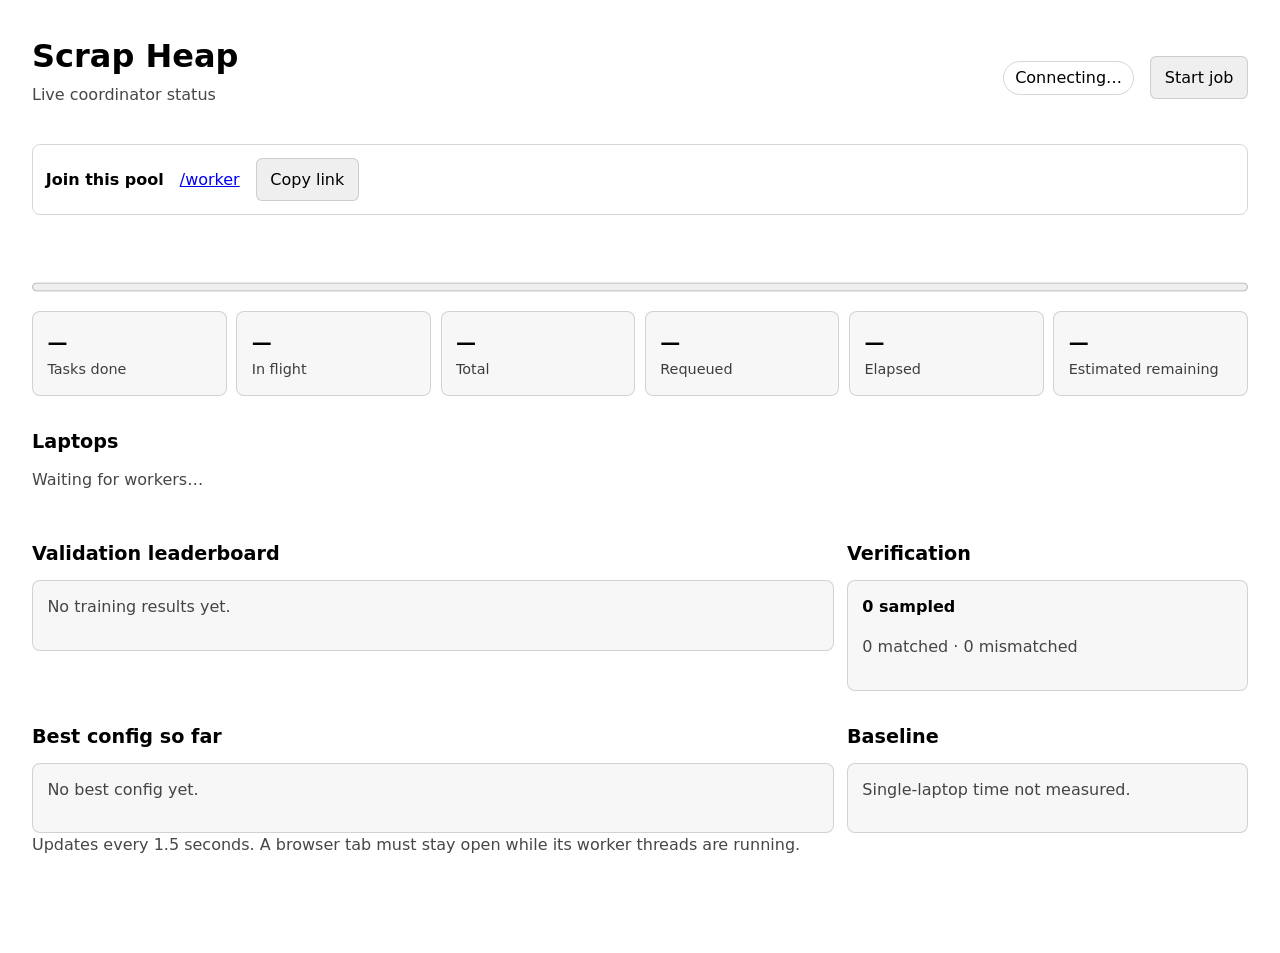
==== web/dashboard/index.html @ d2664608 "Complete coordinator and import MNIST trainer" ====
<!doctype html>
<html lang="en">
<head>
  <meta charset="utf-8">
  <meta name="viewport" content="width=device-width, initial-scale=1">
  <title>Scrap Heap dashboard</title>
  <style>
    :root { color-scheme: light dark; font: 16px/1.5 system-ui, sans-serif; --line: #8885; --panel: #8881; }
    body { max-width: 76rem; margin: 2rem auto; padding: 0 1rem 3rem; }
    header, .section-heading, .join-row { display: flex; align-items: center; justify-content: space-between; gap: 1rem; }
    h1, h2, h3, p { margin-top: 0; }
    h1 { margin-bottom: .2rem; }
    h2 { margin: 2rem 0 .7rem; font-size: 1.2rem; }
    .muted { opacity: .72; }
    button, a.button { padding: .55rem .85rem; border: 1px solid var(--line); border-radius: .4rem; font: inherit; text-decoration: none; cursor: pointer; }
    button:disabled { cursor: default; opacity: .6; }
    .pill { border: 1px solid var(--line); border-radius: 999px; padding: .25rem .7rem; white-space: nowrap; }
    .pill.running { border-color: #d98b18; }
    .pill.done { border-color: #368d51; }
    .join-row { justify-content: flex-start; flex-wrap: wrap; margin: 1.3rem 0; padding: .8rem; border: 1px solid var(--line); border-radius: .5rem; }
    .join-row code { overflow-wrap: anywhere; }
    progress { width: 100%; height: 1.15rem; }
    .metrics { display: grid; grid-template-columns: repeat(6, minmax(7rem, 1fr)); gap: .6rem; margin-top: .7rem; }
    .metric, .panel, .worker { padding: .9rem; border: 1px solid var(--line); border-radius: .5rem; background: var(--panel); }
    .metric strong { display: block; font-size: 1.25rem; }
    .metric span { opacity: .75; font-size: .9rem; }
    .two-col { display: grid; grid-template-columns: 2fr 1fr; gap: .8rem; }
    #workers { display: grid; grid-template-columns: repeat(auto-fit, minmax(15rem, 1fr)); gap: .7rem; }
    .worker h3 { margin-bottom: .2rem; }
    .worker p { margin-bottom: .3rem; }
    .worker.lost { border-color: #c44; }
    .worker.active, .worker.rejoined { border-color: #398f54; }
    ul { padding-left: 1.3rem; }
    #error { color: #d55; min-height: 1.5em; }
    @media (max-width: 58rem) { .metrics { grid-template-columns: repeat(3, 1fr); } .two-col { grid-template-columns: 1fr; } }
    @media (max-width: 35rem) { header { align-items: flex-start; flex-direction: column; } .metrics { grid-template-columns: repeat(2, 1fr); } }
  </style>
</head>
<body>
  <header>
    <div>
      <h1>Scrap Heap</h1>
      <p class="muted">Live coordinator status</p>
    </div>
    <div class="section-heading">
      <span id="job-state" class="pill">Connecting…</span>
      <button id="start-job" type="button">Start job</button>
    </div>
  </header>

  <div class="join-row">
    <strong>Join this pool</strong>
    <a id="worker-link" href="/worker">/worker</a>
    <button id="copy-link" type="button">Copy link</button>
  </div>

  <p id="error" role="status" aria-live="polite"></p>
  <progress id="progress" max="1" value="0" aria-label="Job progress"></progress>
  <div class="metrics" aria-label="Job progress metrics">
    <div class="metric"><strong id="done">—</strong><span>Tasks done</span></div>
    <div class="metric"><strong id="in-flight">—</strong><span>In flight</span></div>
    <div class="metric"><strong id="total">—</strong><span>Total</span></div>
    <div class="metric"><strong id="requeued">—</strong><span>Requeued</span></div>
    <div class="metric"><strong id="elapsed">—</strong><span>Elapsed</span></div>
    <div class="metric"><strong id="eta">—</strong><span>Estimated remaining</span></div>
  </div>

  <h2>Laptops</h2>
  <div id="workers" aria-live="polite"><p class="muted">Waiting for workers…</p></div>

  <div class="two-col">
    <section>
      <h2>Validation leaderboard</h2>
      <div class="panel"><p id="leaderboard" class="muted">No training results yet.</p></div>
    </section>
    <section>
      <h2>Verification</h2>
      <div class="panel">
        <p><strong id="verify-summary">0 sampled</strong></p>
        <p id="verify-detail" class="muted">0 matched · 0 mismatched</p>
      </div>
    </section>
  </div>

  <div class="two-col">
    <section>
      <h2>Best config so far</h2>
      <div class="panel"><p id="best-config" class="muted">No best config yet.</p></div>
    </section>
    <section>
      <h2>Baseline</h2>
      <div class="panel"><p id="baseline" class="muted">Single-laptop time not measured.</p></div>
    </section>
  </div>
  <p class="muted">Updates every 1.5 seconds. A browser tab must stay open while its worker threads are running.</p>
  <script src="/dashboard/dashboard.js" defer></script>
</body>
</html>
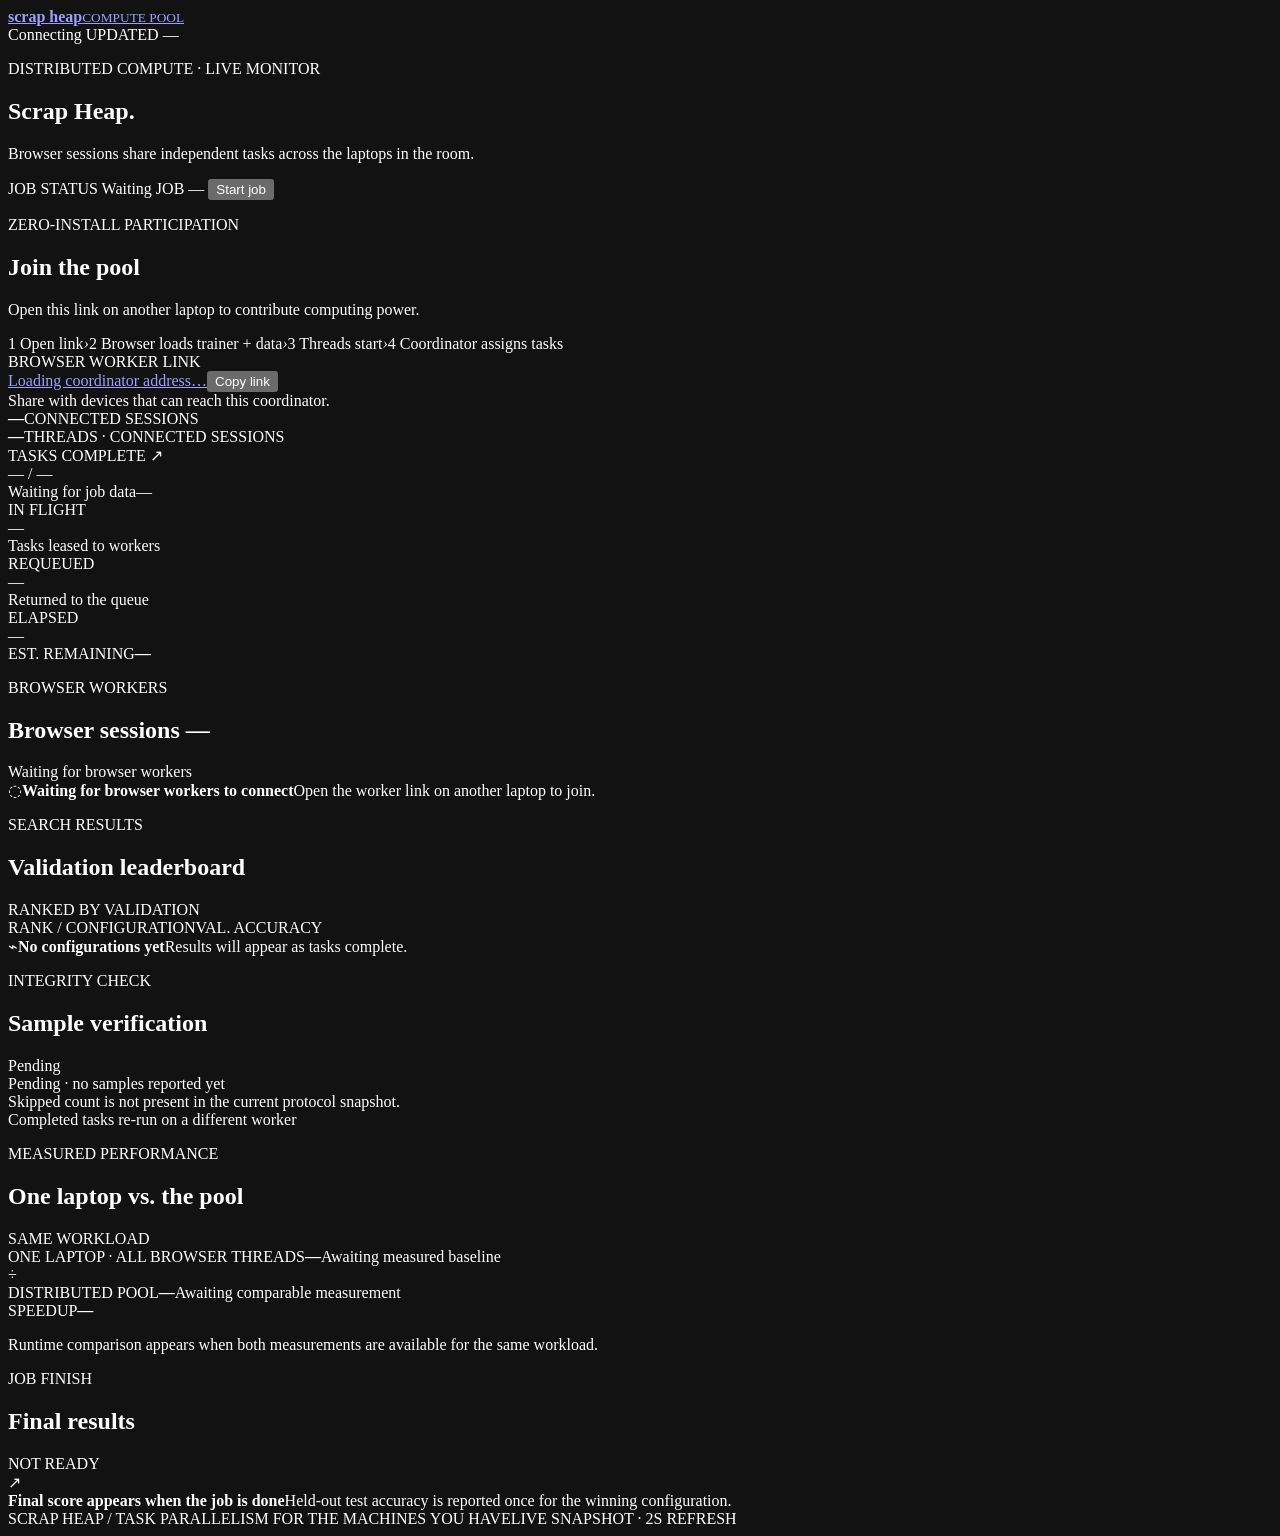
==== commit 31ee6d70: "Complete browser worker and dashboard frontend" ====
--- a/web/dashboard/index.html
+++ b/web/dashboard/index.html
@@ -3,96 +3,102 @@
 <head>
   <meta charset="utf-8">
   <meta name="viewport" content="width=device-width, initial-scale=1">
-  <title>Scrap Heap dashboard</title>
-  <style>
-    :root { color-scheme: light dark; font: 16px/1.5 system-ui, sans-serif; --line: #8885; --panel: #8881; }
-    body { max-width: 76rem; margin: 2rem auto; padding: 0 1rem 3rem; }
-    header, .section-heading, .join-row { display: flex; align-items: center; justify-content: space-between; gap: 1rem; }
-    h1, h2, h3, p { margin-top: 0; }
-    h1 { margin-bottom: .2rem; }
-    h2 { margin: 2rem 0 .7rem; font-size: 1.2rem; }
-    .muted { opacity: .72; }
-    button, a.button { padding: .55rem .85rem; border: 1px solid var(--line); border-radius: .4rem; font: inherit; text-decoration: none; cursor: pointer; }
-    button:disabled { cursor: default; opacity: .6; }
-    .pill { border: 1px solid var(--line); border-radius: 999px; padding: .25rem .7rem; white-space: nowrap; }
-    .pill.running { border-color: #d98b18; }
-    .pill.done { border-color: #368d51; }
-    .join-row { justify-content: flex-start; flex-wrap: wrap; margin: 1.3rem 0; padding: .8rem; border: 1px solid var(--line); border-radius: .5rem; }
-    .join-row code { overflow-wrap: anywhere; }
-    progress { width: 100%; height: 1.15rem; }
-    .metrics { display: grid; grid-template-columns: repeat(6, minmax(7rem, 1fr)); gap: .6rem; margin-top: .7rem; }
-    .metric, .panel, .worker { padding: .9rem; border: 1px solid var(--line); border-radius: .5rem; background: var(--panel); }
-    .metric strong { display: block; font-size: 1.25rem; }
-    .metric span { opacity: .75; font-size: .9rem; }
-    .two-col { display: grid; grid-template-columns: 2fr 1fr; gap: .8rem; }
-    #workers { display: grid; grid-template-columns: repeat(auto-fit, minmax(15rem, 1fr)); gap: .7rem; }
-    .worker h3 { margin-bottom: .2rem; }
-    .worker p { margin-bottom: .3rem; }
-    .worker.lost { border-color: #c44; }
-    .worker.active, .worker.rejoined { border-color: #398f54; }
-    ul { padding-left: 1.3rem; }
-    #error { color: #d55; min-height: 1.5em; }
-    @media (max-width: 58rem) { .metrics { grid-template-columns: repeat(3, 1fr); } .two-col { grid-template-columns: 1fr; } }
-    @media (max-width: 35rem) { header { align-items: flex-start; flex-direction: column; } .metrics { grid-template-columns: repeat(2, 1fr); } }
-  </style>
+  <meta name="color-scheme" content="dark">
+  <title>Scrap Heap — Compute Pool</title>
+  <link rel="stylesheet" href="/dashboard/styles.css">
+  <script src="/dashboard/dashboard.js" defer></script>
 </head>
 <body>
-  <header>
-    <div>
-      <h1>Scrap Heap</h1>
-      <p class="muted">Live coordinator status</p>
-    </div>
-    <div class="section-heading">
-      <span id="job-state" class="pill">Connecting…</span>
-      <button id="start-job" type="button">Start job</button>
-    </div>
-  </header>
+  <div class="app-shell">
+    <header class="topbar">
+      <a class="brand" href="/" aria-label="Scrap Heap dashboard">
+        <span class="brand-mark" aria-hidden="true"><i></i><i></i><i></i><i></i></span>
+        <span><strong>scrap heap</strong><small>COMPUTE POOL</small></span>
+      </a>
+      <div class="topbar-right">
+        <span id="mode-badge" class="mode-badge" hidden>DEMO MODE</span>
+        <button id="replay-demo" class="demo-button" type="button" hidden>Replay demo</button>
+        <span id="connection" class="connection" data-state="connecting"><span class="connection-dot"></span><span id="connection-text">Connecting</span></span>
+        <span class="updated">UPDATED <time id="last-updated">—</time></span>
+      </div>
+    </header>
 
-  <div class="join-row">
-    <strong>Join this pool</strong>
-    <a id="worker-link" href="/worker">/worker</a>
-    <button id="copy-link" type="button">Copy link</button>
+    <main>
+      <section class="hero">
+        <div>
+          <p class="eyebrow">DISTRIBUTED COMPUTE · LIVE MONITOR</p>
+          <h1>Scrap Heap<span class="title-period">.</span></h1>
+          <p class="hero-copy">Browser sessions share independent tasks across the laptops in the room.</p>
+        </div>
+        <div class="job-state-wrap">
+          <span class="state-caption">JOB STATUS</span>
+          <span id="job-state" class="state-pill" data-state="waiting"><span class="state-dot"></span><span>Waiting</span></span>
+          <span id="job-id" class="job-id">JOB —</span>
+          <button id="start-job" type="button">Start job</button>
+        </div>
+      </section>
+
+      <div id="api-alert" class="api-alert" role="status" hidden><span class="alert-icon">!</span><span id="api-alert-text">Coordinator unavailable. Retrying…</span></div>
+      <div id="event-toast" class="event-toast" role="status" aria-live="polite" hidden></div>
+
+      <section class="join-panel" aria-labelledby="join-title">
+        <div class="join-copy">
+          <p class="eyebrow">ZERO-INSTALL PARTICIPATION</p>
+          <h2 id="join-title">Join the pool</h2>
+          <p>Open this link on another laptop to contribute computing power.</p>
+          <div class="join-workflow" aria-label="How joining works"><span>1 Open link</span><i>›</i><span>2 Browser loads trainer + data</span><i>›</i><span>3 Threads start</span><i>›</i><span>4 Coordinator assigns tasks</span></div>
+        </div>
+        <div class="join-link-wrap">
+          <span class="join-link-label">BROWSER WORKER LINK</span>
+          <div class="join-link-row"><a id="worker-url" class="join-url" href="/worker">Loading coordinator address…</a><button id="copy-worker-link" class="copy-button" type="button">Copy link</button></div>
+          <span id="join-network-note" class="join-network-note">Share with devices that can reach this coordinator.</span>
+          <span id="copy-status" class="copy-status" role="status" aria-live="polite"></span>
+        </div>
+        <div class="join-pool-stats"><div><strong id="join-session-count">—</strong><span>CONNECTED SESSIONS</span></div><div><strong id="join-thread-count">—</strong><span>THREADS · CONNECTED SESSIONS</span></div></div>
+      </section>
+
+      <section class="metrics-grid" aria-label="Job overview">
+        <article class="metric-card metric-primary"><div class="metric-label">TASKS COMPLETE <span class="metric-icon">↗</span></div><div class="metric-value"><span id="done-count">—</span><span class="metric-total"> / <span id="total-count">—</span></span></div><div class="progress-track"><div id="progress-fill" class="progress-fill" style="width:0%"></div></div><div class="metric-foot"><span id="progress-label">Waiting for job data</span><span id="progress-percent">—</span></div></article>
+        <article class="metric-card"><div class="metric-label">IN FLIGHT</div><div id="inflight-count" class="metric-value">—</div><div class="metric-foot"><span class="metric-note">Tasks leased to workers</span></div></article>
+        <article class="metric-card"><div class="metric-label">REQUEUED</div><div id="requeued-count" class="metric-value">—</div><div class="metric-foot"><span id="requeued-note" class="metric-note">Returned to the queue</span></div></article>
+        <article class="metric-card"><div class="metric-label">ELAPSED</div><div id="elapsed-time" class="metric-value metric-time">—</div><div class="metric-foot"><span class="metric-note">EST. REMAINING</span><strong id="eta-time" class="metric-subvalue">—</strong></div></article>
+      </section>
+
+      <div class="content-grid">
+        <section class="panel workers-panel">
+          <div class="panel-heading"><div><p class="eyebrow">BROWSER WORKERS</p><h2>Browser sessions <span id="worker-count" class="heading-count">—</span></h2></div><span id="worker-summary" class="panel-meta">Waiting for browser workers</span></div>
+          <div id="workers-list" class="workers-list"><div class="empty-state worker-empty"><span class="empty-glyph waiting-glyph" aria-hidden="true">◌</span><strong>Waiting for browser workers to connect</strong><span>Open the worker link on another laptop to join.</span></div></div>
+        </section>
+
+        <section class="panel leaderboard-panel">
+          <div class="panel-heading"><div><p class="eyebrow">SEARCH RESULTS</p><h2>Validation leaderboard</h2></div><span class="rank-tag">RANKED BY VALIDATION</span></div>
+          <div class="leaderboard-head"><span>RANK / CONFIGURATION</span><span>VAL. ACCURACY</span></div>
+          <div id="leaderboard-list" class="leaderboard-list"><div class="empty-state compact"><span class="empty-glyph">⌁</span><strong>No configurations yet</strong><span>Results will appear as tasks complete.</span></div></div>
+          <div id="best-config" class="best-config" hidden></div>
+        </section>
+      </div>
+
+      <div class="bottom-grid">
+        <section id="verification-panel" class="panel verification-panel" data-state="pending">
+          <div class="panel-heading"><div><p class="eyebrow">INTEGRITY CHECK</p><h2>Sample verification</h2></div><span id="verification-state" class="verification-badge" data-state="pending"><span class="state-dot"></span>Pending</span></div>
+          <div id="verification-content" class="verification-content"><span class="verification-placeholder">Pending · no samples reported yet</span></div>
+          <div class="verification-caption">Skipped count is not present in the current protocol snapshot.</div>
+          <div class="verification-caption">Completed tasks re-run on a different worker</div>
+        </section>
+        <section class="panel performance-panel">
+          <div class="panel-heading"><div><p class="eyebrow">MEASURED PERFORMANCE</p><h2>One laptop vs. the pool</h2></div><span class="rank-tag">SAME WORKLOAD</span></div>
+          <div class="comparison-grid"><div class="comparison-item"><span class="comparison-label">ONE LAPTOP · ALL BROWSER THREADS</span><strong id="baseline-time">—</strong><span id="baseline-name" class="comparison-detail">Awaiting measured baseline</span></div><div class="comparison-divider" aria-hidden="true">÷</div><div class="comparison-item"><span class="comparison-label">DISTRIBUTED POOL</span><strong id="pool-time">—</strong><span class="comparison-detail">Awaiting comparable measurement</span></div><div class="speedup-chip"><span>SPEEDUP</span><strong id="speedup-value">—</strong></div></div>
+          <p id="performance-note" class="panel-note">Runtime comparison appears when both measurements are available for the same workload.</p>
+        </section>
+      </div>
+
+      <section id="results-panel" class="panel results-panel" data-state="pending">
+        <div class="panel-heading"><div><p class="eyebrow">JOB FINISH</p><h2>Final results</h2></div><span id="results-badge" class="result-badge">NOT READY</span></div>
+        <div id="results-content" class="results-content"><div class="result-pending"><span class="result-mark">↗</span><div><strong>Final score appears when the job is done</strong><span>Held-out test accuracy is reported once for the winning configuration.</span></div></div></div>
+      </section>
+
+      <footer class="footer"><span>SCRAP HEAP <span class="footer-sep">/</span> TASK PARALLELISM FOR THE MACHINES YOU HAVE</span><span id="poll-indicator">LIVE SNAPSHOT · 2S REFRESH</span></footer>
+    </main>
   </div>
-
-  <p id="error" role="status" aria-live="polite"></p>
-  <progress id="progress" max="1" value="0" aria-label="Job progress"></progress>
-  <div class="metrics" aria-label="Job progress metrics">
-    <div class="metric"><strong id="done">—</strong><span>Tasks done</span></div>
-    <div class="metric"><strong id="in-flight">—</strong><span>In flight</span></div>
-    <div class="metric"><strong id="total">—</strong><span>Total</span></div>
-    <div class="metric"><strong id="requeued">—</strong><span>Requeued</span></div>
-    <div class="metric"><strong id="elapsed">—</strong><span>Elapsed</span></div>
-    <div class="metric"><strong id="eta">—</strong><span>Estimated remaining</span></div>
-  </div>
-
-  <h2>Laptops</h2>
-  <div id="workers" aria-live="polite"><p class="muted">Waiting for workers…</p></div>
-
-  <div class="two-col">
-    <section>
-      <h2>Validation leaderboard</h2>
-      <div class="panel"><p id="leaderboard" class="muted">No training results yet.</p></div>
-    </section>
-    <section>
-      <h2>Verification</h2>
-      <div class="panel">
-        <p><strong id="verify-summary">0 sampled</strong></p>
-        <p id="verify-detail" class="muted">0 matched · 0 mismatched</p>
-      </div>
-    </section>
-  </div>
-
-  <div class="two-col">
-    <section>
-      <h2>Best config so far</h2>
-      <div class="panel"><p id="best-config" class="muted">No best config yet.</p></div>
-    </section>
-    <section>
-      <h2>Baseline</h2>
-      <div class="panel"><p id="baseline" class="muted">Single-laptop time not measured.</p></div>
-    </section>
-  </div>
-  <p class="muted">Updates every 1.5 seconds. A browser tab must stay open while its worker threads are running.</p>
-  <script src="/dashboard/dashboard.js" defer></script>
 </body>
 </html>
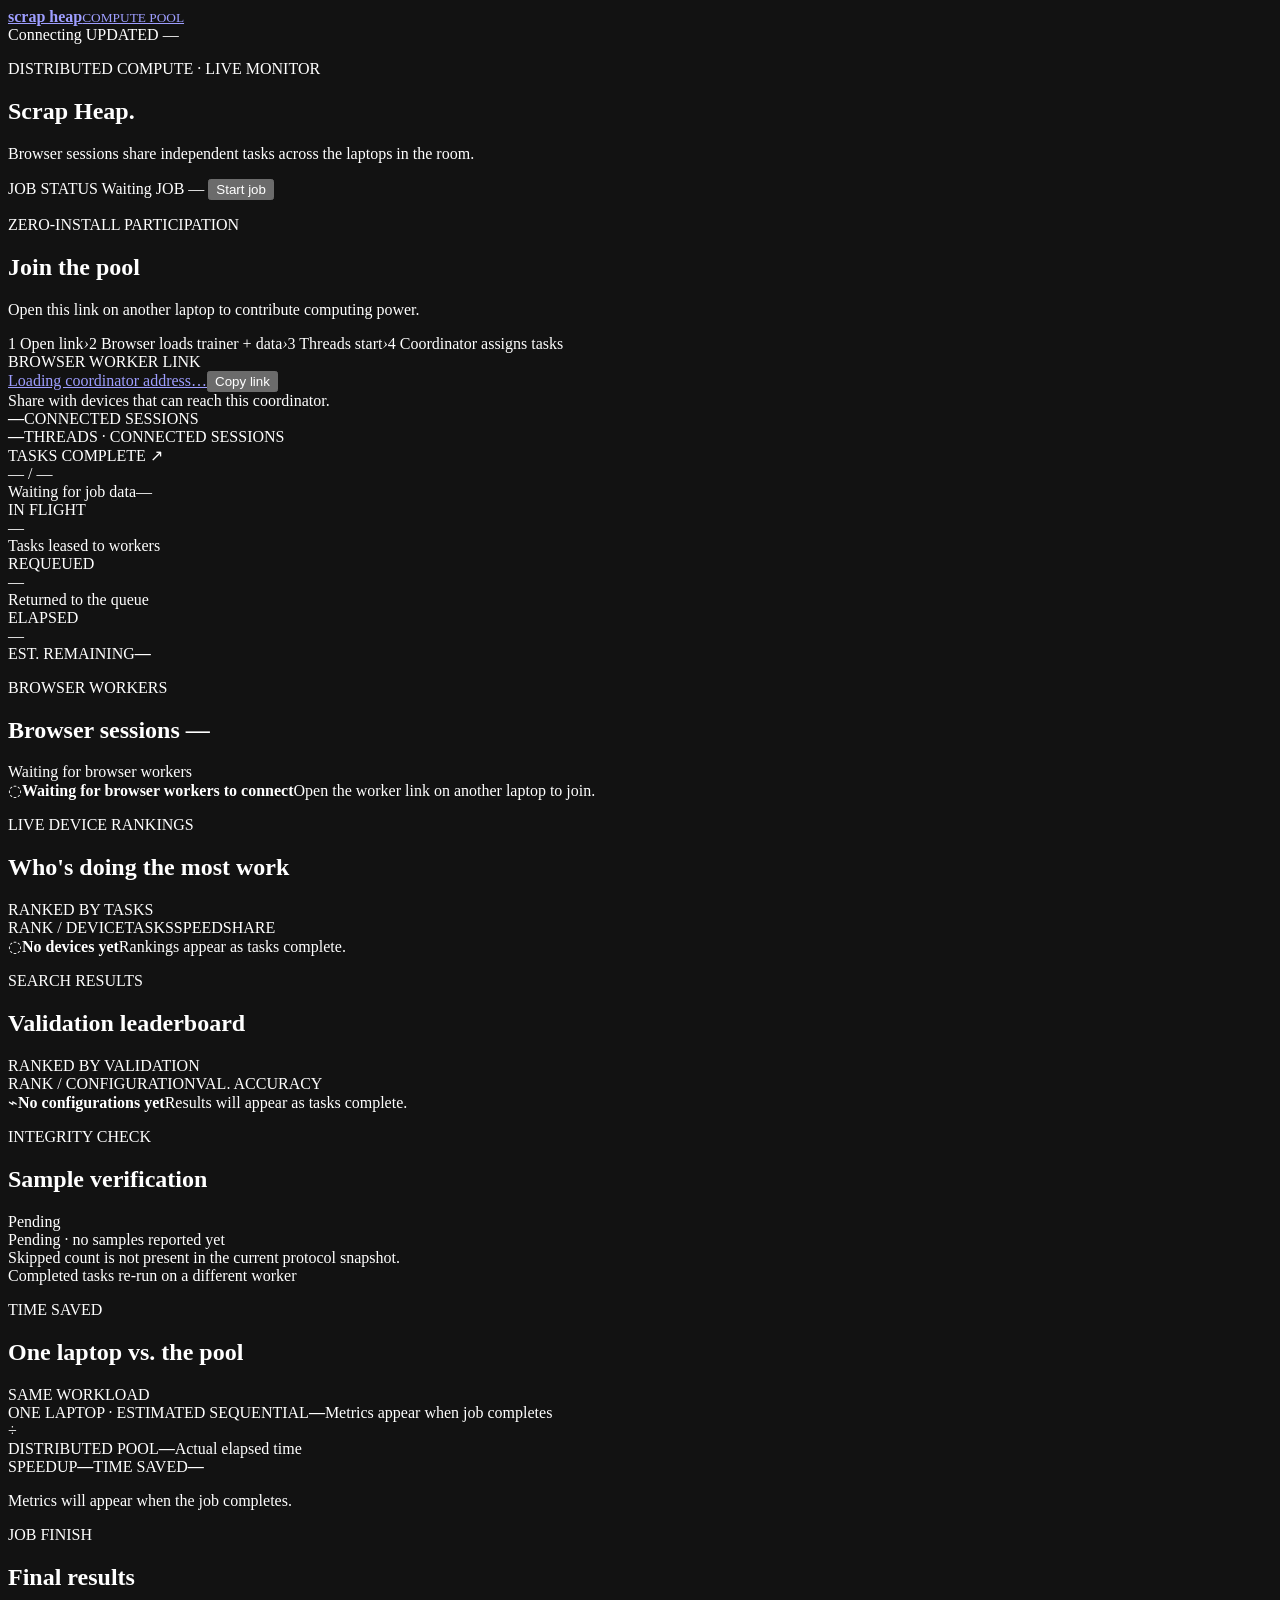
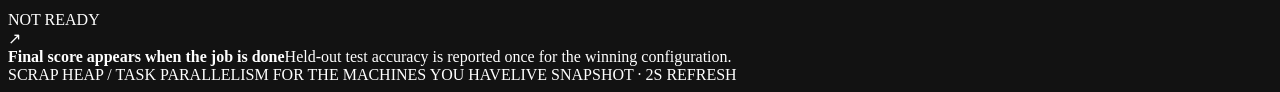
==== commit 1b0802aa: "feat: live device leaderboard and time-saved panel - Add live device rankings panel (ranked by tasks" ====
--- a/web/dashboard/index.html
+++ b/web/dashboard/index.html
@@ -5,8 +5,8 @@
   <meta name="viewport" content="width=device-width, initial-scale=1">
   <meta name="color-scheme" content="dark">
   <title>Scrap Heap — Compute Pool</title>
-  <link rel="stylesheet" href="/dashboard/styles.css">
-  <script src="/dashboard/dashboard.js" defer></script>
+  <link rel="stylesheet" href="/dashboard/styles.css?v=2">
+  <script src="/dashboard/dashboard.js?v=2" defer></script>
 </head>
 <body>
   <div class="app-shell">
@@ -27,6 +27,7 @@
       <section class="hero">
         <div>
           <p class="eyebrow">DISTRIBUTED COMPUTE · LIVE MONITOR</p>
+          <span hidden>Live coordinator status</span>
           <h1>Scrap Heap<span class="title-period">.</span></h1>
           <p class="hero-copy">Browser sessions share independent tasks across the laptops in the room.</p>
         </div>
@@ -38,7 +39,7 @@
         </div>
       </section>
 
-      <div id="api-alert" class="api-alert" role="status" hidden><span class="alert-icon">!</span><span id="api-alert-text">Coordinator unavailable. Retrying…</span></div>
+      <div id="api-alert" class="api-alert" role="status" hidden style="display:none;"><span class="alert-icon">!</span><span id="api-alert-text">Coordinator unavailable. Retrying…</span></div>
       <div id="event-toast" class="event-toast" role="status" aria-live="polite" hidden></div>
 
       <section class="join-panel" aria-labelledby="join-title">
@@ -70,12 +71,20 @@
           <div id="workers-list" class="workers-list"><div class="empty-state worker-empty"><span class="empty-glyph waiting-glyph" aria-hidden="true">◌</span><strong>Waiting for browser workers to connect</strong><span>Open the worker link on another laptop to join.</span></div></div>
         </section>
 
-        <section class="panel leaderboard-panel">
-          <div class="panel-heading"><div><p class="eyebrow">SEARCH RESULTS</p><h2>Validation leaderboard</h2></div><span class="rank-tag">RANKED BY VALIDATION</span></div>
-          <div class="leaderboard-head"><span>RANK / CONFIGURATION</span><span>VAL. ACCURACY</span></div>
-          <div id="leaderboard-list" class="leaderboard-list"><div class="empty-state compact"><span class="empty-glyph">⌁</span><strong>No configurations yet</strong><span>Results will appear as tasks complete.</span></div></div>
-          <div id="best-config" class="best-config" hidden></div>
-        </section>
+        <div class="right-column">
+          <section class="panel device-leaderboard-panel">
+            <div class="panel-heading"><div><p class="eyebrow">LIVE DEVICE RANKINGS</p><h2>Who's doing the most work</h2></div><span class="rank-tag" id="device-lb-tag">RANKED BY TASKS</span></div>
+            <div class="device-lb-head"><span>RANK / DEVICE</span><span>TASKS</span><span>SPEED</span><span>SHARE</span></div>
+            <div id="device-leaderboard-list" class="device-leaderboard-list"><div class="empty-state compact"><span class="empty-glyph">◌</span><strong>No devices yet</strong><span>Rankings appear as tasks complete.</span></div></div>
+          </section>
+
+          <section class="panel leaderboard-panel">
+            <div class="panel-heading"><div><p class="eyebrow">SEARCH RESULTS</p><h2>Validation leaderboard</h2></div><span class="rank-tag">RANKED BY VALIDATION</span></div>
+            <div class="leaderboard-head"><span>RANK / CONFIGURATION</span><span>VAL. ACCURACY</span></div>
+            <div id="leaderboard-list" class="leaderboard-list"><div class="empty-state compact"><span class="empty-glyph">⌁</span><strong>No configurations yet</strong><span>Results will appear as tasks complete.</span></div></div>
+            <div id="best-config" class="best-config" hidden></div>
+          </section>
+        </div>
       </div>
 
       <div class="bottom-grid">
@@ -85,10 +94,10 @@
           <div class="verification-caption">Skipped count is not present in the current protocol snapshot.</div>
           <div class="verification-caption">Completed tasks re-run on a different worker</div>
         </section>
-        <section class="panel performance-panel">
-          <div class="panel-heading"><div><p class="eyebrow">MEASURED PERFORMANCE</p><h2>One laptop vs. the pool</h2></div><span class="rank-tag">SAME WORKLOAD</span></div>
-          <div class="comparison-grid"><div class="comparison-item"><span class="comparison-label">ONE LAPTOP · ALL BROWSER THREADS</span><strong id="baseline-time">—</strong><span id="baseline-name" class="comparison-detail">Awaiting measured baseline</span></div><div class="comparison-divider" aria-hidden="true">÷</div><div class="comparison-item"><span class="comparison-label">DISTRIBUTED POOL</span><strong id="pool-time">—</strong><span class="comparison-detail">Awaiting comparable measurement</span></div><div class="speedup-chip"><span>SPEEDUP</span><strong id="speedup-value">—</strong></div></div>
-          <p id="performance-note" class="panel-note">Runtime comparison appears when both measurements are available for the same workload.</p>
+        <section id="performance-panel" class="panel performance-panel" data-state="pending">
+          <div class="panel-heading"><div><p class="eyebrow">TIME SAVED</p><h2>One laptop vs. the pool</h2></div><span class="rank-tag">SAME WORKLOAD</span></div>
+          <div class="comparison-grid"><div class="comparison-item"><span class="comparison-label">ONE LAPTOP · ESTIMATED SEQUENTIAL</span><strong id="baseline-time">—</strong><span id="baseline-name" class="comparison-detail">Metrics appear when job completes</span></div><div class="comparison-divider" aria-hidden="true">÷</div><div class="comparison-item"><span class="comparison-label">DISTRIBUTED POOL</span><strong id="pool-time">—</strong><span id="pool-detail" class="comparison-detail">Actual elapsed time</span></div><div class="speedup-chip"><span>SPEEDUP</span><strong id="speedup-value">—</strong><span class="speedup-sub">TIME SAVED</span><strong id="time-saved-value" class="speedup-saved">—</strong></div></div>
+          <p id="performance-note" class="panel-note">Metrics will appear when the job completes.</p>
         </section>
       </div>
 
